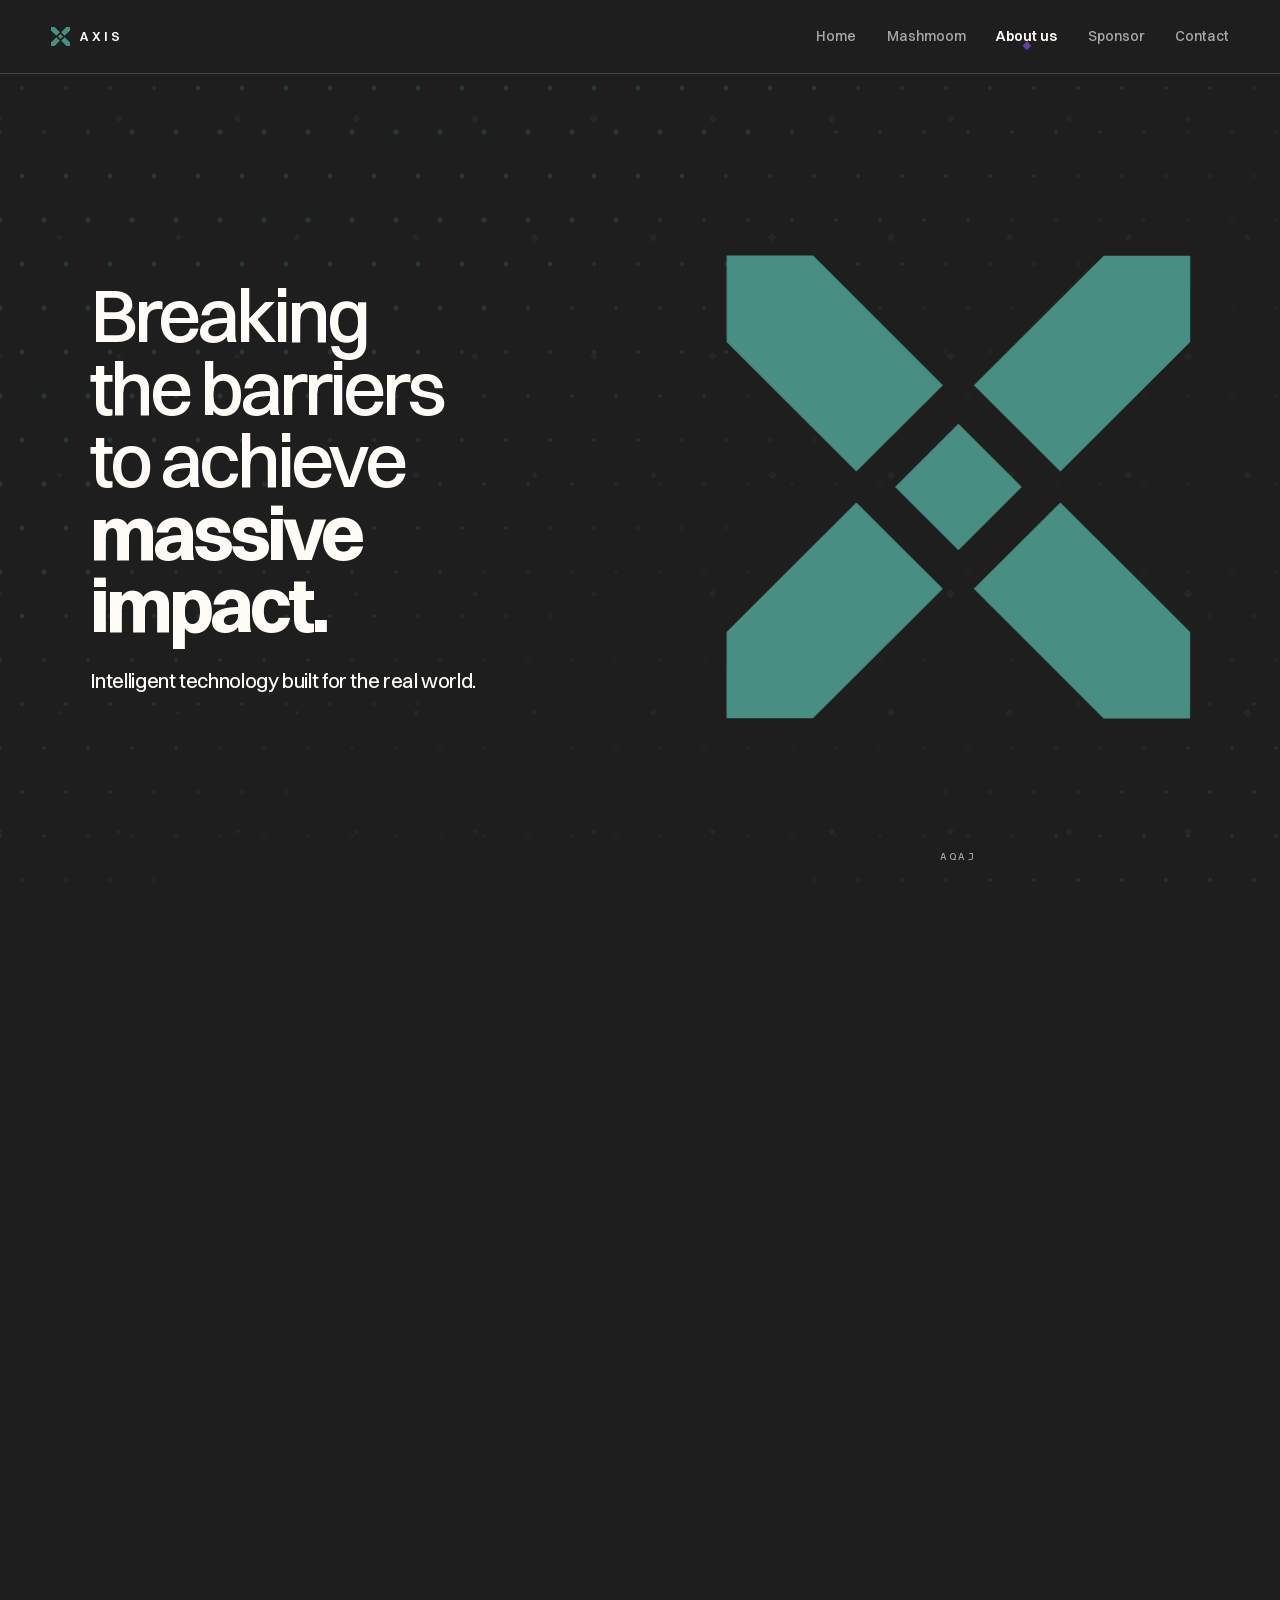
==== axis.html @ 2a0aa73f "New Site" ====
<!doctype html>
<html lang="en">
<head>
<meta charset="utf-8">
<meta name="viewport" content="width=device-width, initial-scale=1">
<title>About Axis — the team building Bahrain's own AI</title>
<meta name="description" content="The team behind Mashmoom. Young Bahrainis breaking the barriers between people here and real technology, and building what replaces it.">
<meta name="keywords" content="Axis Bahrain, Bahraini technology company, AI company Bahrain, about Axis, Mashmoom team, Bahraini developers">
<meta name="author" content="Axis">
<meta name="robots" content="index,follow,max-image-preview:large,max-snippet:-1,max-video-preview:-1">
<link rel="canonical" href="https://axis.bh/axis.html">
<meta property="og:type" content="website">
<meta property="og:site_name" content="Axis">
<meta property="og:locale" content="en_BH">
<meta property="og:locale:alternate" content="ar_BH">
<meta property="og:title" content="About Axis — the team building Bahrain's own AI">
<meta property="og:description" content="The team behind Mashmoom. Young Bahrainis breaking the barriers between people here and real technology, and building what replaces it.">
<meta property="og:url" content="https://axis.bh/axis.html">
<meta property="og:image" content="https://axis.bh/og/og-about.png">
<meta property="og:image:width" content="1200">
<meta property="og:image:height" content="630">
<meta property="og:image:alt" content="Breaking the barriers to achieve massive impact — Axis">
<meta name="twitter:card" content="summary_large_image">
<meta name="twitter:title" content="About Axis — the team building Bahrain's own AI">
<meta name="twitter:description" content="The team behind Mashmoom. Young Bahrainis breaking the barriers between people here and real technology, and building what replaces it.">
<meta name="twitter:image" content="https://axis.bh/og/og-about.png">
<meta name="twitter:image:alt" content="Breaking the barriers to achieve massive impact — Axis">
<meta name="theme-color" content="#1E1E1E">
<meta http-equiv="Content-Security-Policy" content="default-src 'self'; script-src 'self'; style-src 'self'; font-src 'self'; img-src 'self' data:; connect-src 'self'; base-uri 'none'; form-action 'none'">
<meta name="referrer" content="no-referrer">
<link rel="icon" href="data:image/svg+xml,<svg xmlns='http://www.w3.org/2000/svg' viewBox='0 0 3000 3000'><rect width='3000' height='3000' fill='%231E1E1E'/><path d='M3000 3000H2440L1600 2160L2160 1600L3000 2440V3000Z' fill='%23498E82'/><path d='M3000 0H2440L1600 840L2160 1400L3000 560V0Z' fill='%23498E82'/><path d='M0 0H560L1400 840L840 1400L0 560V0Z' fill='%23498E82'/><path d='M0 3000H560L1400 2160L840 1600L0 2440V3000Z' fill='%23498E82'/><path d='M1500 1090L1090 1500L1500 1910L1910 1500Z' fill='%23498E82'/></svg>">
<link rel="apple-touch-icon" href="og/apple-touch-icon.png">
<link rel="icon" type="image/png" sizes="512x512" href="og/icon-512.png">
<link rel="preload" href="fonts/switzer-variable.woff2" as="font" type="font/woff2" crossorigin>
<link rel="stylesheet" href="site.css">
<noscript><link rel="stylesheet" href="noscript.css"></noscript>
<script defer src="bahrain.js"></script>
<script defer src="mark.js"></script>
<script type="application/ld+json">{"@context":"https://schema.org","@graph":[{"@type":"AboutPage","@id":"https://axis.bh/axis.html#page","url":"https://axis.bh/axis.html","name":"About Axis","isPartOf":{"@id":"https://axis.bh/#site"},"mainEntity":{"@id":"https://axis.bh/#org"}},{"@type":"BreadcrumbList","itemListElement":[{"@type":"ListItem","position":1,"name":"Axis","item":"https://axis.bh/"},{"@type":"ListItem","position":2,"name":"About us","item":"https://axis.bh/axis.html"}]}]}</script>
</head>
<body data-field="teal">
<a class="skip" href="#main">Skip to content</a>

<canvas id="field" aria-hidden="true"></canvas>

<header class="top">
  <a class="brand" href="index.html" data-peek="word"><svg viewBox="0 0 3000 3000" aria-hidden="true">
      <path d="M3000 3000H2440L1600 2160L2160 1600L3000 2440V3000Z" fill="#498E82"/>
      <path d="M3000 0H2440L1600 840L2160 1400L3000 560V0Z" fill="#498E82"/>
      <path d="M0 0H560L1400 840L840 1400L0 560V0Z" fill="#498E82"/>
      <path d="M0 3000H560L1400 2160L840 1600L0 2440V3000Z" fill="#498E82"/>
      <path d="M1500.17 1090L1090 1500.17L1500.17 1910.33L1910.33 1500.17L1500.17 1090Z" fill="#498E82"/>
    </svg><span>AXIS</span></a>
  <nav aria-label="Pages">
      <a href="index.html" data-peek="word">Home</a>
      <a href="mashmoom.html" data-peek="mashmoom">Mashmoom</a>
      <a href="axis.html" aria-current="page" data-peek="bahrain">About us</a>
      <a href="sponsor.html" data-peek="plate">Sponsor</a>
      <a href="contact.html" data-peek="addr">Contact</a>
  </nav>
</header>

<!-- The mark. On the landing it holds the middle of the page; from the first
     card on it is handed to the right column and stays there. -->
<div class="stage" aria-hidden="true">
  <svg class="fallback" viewBox="0 0 3000 3000" aria-hidden="true" preserveAspectRatio="xMidYMid meet"><path d="M3000 3000H2440L1600 2160L2160 1600L3000 2440V3000Z" fill="#498E82"/><path d="M3000 0H2440L1600 840L2160 1400L3000 560V0Z" fill="#498E82"/><path d="M0 0H560L1400 840L840 1400L0 560V0Z" fill="#498E82"/><path d="M0 3000H560L1400 2160L840 1600L0 2440V3000Z" fill="#498E82"/><path d="M1500.17 1090L1090 1500.17L1500.17 1910.33L1910.33 1500.17L1500.17 1090Z" fill="#498E82"/></svg>
  <canvas id="mark" data-form="x"></canvas>
  <div class="label mono" data-settle>AXIS</div>
</div>

<main class="deck" id="main">

  <section class="card" data-form="x" data-label="AXIS">
    <div class="said">
      <h1 class="hero" data-assemble>Breaking the barriers to achieve <em>massive impact.</em></h1>
      <p class="lede">Intelligent technology built for the real world.</p>
    </div>
  </section>

  <!-- Mission and vision, said as the two words themselves with the statement
       under each, and the country sitting beside them. Not two containers. -->
  <section class="card" data-form="bahrain" data-label="BAHRAIN">
    <div class="said">
      <div class="decls">
        <div class="decl">
          <h2>Mission</h2>
          <p>To break what stands between people here and real technology, and to build what replaces it.</p>
        </div>
        <div class="decl">
          <h2>Vision</h2>
          <p>Intelligence built in Bahrain, in the hands of everyone who lives here.</p>
        </div>
      </div>
    </div>
  </section>

  <!-- Five values, stacked down the page rather than strung across it, each one
       a line you can reach for. -->
  <section class="card wide" data-form="x" data-stage="off" data-label="OUR VALUES">
    <div class="said">
      <h2 data-assemble>Our <em>values.</em></h2>
      <div class="creed">
        <div class="cv">
          <b>Privacy, before it is asked for.</b>
        </div>
        <div class="cv">
          <b>Built to last, not to burn.</b>
        </div>
        <div class="cv">
          <b>Bahraini first, everywhere.</b>
        </div>
        <div class="cv">
          <b>Useful before impressive.</b>
        </div>
      </div>
    </div>
  </section>

  <section class="card" data-form="mashmoom" data-label="MASHMOOM">
    <div class="said">
      <h2 data-assemble>See what <em>we built.</em></h2>
      <a class="btn" href="mashmoom.html" data-peek="mashmoom">Meet Mashmoom</a>
    </div>
  </section>

</main>
</body>
</html>
---- site.css ----
/* ═══════════════════════════════════════════════════════════════════════════
   AXIS

   Every page is a stack of cards, one card to a screen, one notch of the wheel
   to each. The card is a frame: it is what makes the mark's motion read as
   deliberate rather than as something loose happening behind the words.

   The mark is held in the right column of that frame and never scrolls. Each
   card names the formation that belongs to it, and the particles morph from
   one of his marks into the next as you go.

   NO CONTAINERS. There is not one card, tile, panel or box on this site. A
   capability gets a line of the page, a hairline above it and something that
   answers the cursor. Everything that used to be a grid of bordered squares is
   now set as type, because a row of boxes is how every other site says the
   same thing.
   ═══════════════════════════════════════════════════════════════════════ */

@font-face{font-family:'Switzer';src:url('fonts/switzer-variable.woff2') format('woff2-variations');font-weight:100 900;font-display:swap}
@font-face{font-family:'Azeret';src:url('fonts/azeret-mono-400.woff2') format('woff2');font-weight:400;font-display:swap}
@font-face{font-family:'PlexAr';src:url('fonts/plex-arabic-600.woff2') format('woff2');font-weight:600;font-display:swap}
@font-face{font-family:'PlexAr';src:url('fonts/plex-arabic-400.woff2') format('woff2');font-weight:400;font-display:swap}

:root{
  --ink:#FFFBF7; --cream:#1E1E1E;
  --teal-deep:#498E82; --teal:#498E82;
  --m-900:#3A2257; --m-600:#6B3FA0; --m-400:#8456BC; --m-200:#9F7ACB; --m-100:#B99FD9;

  /* against #1E1E1E: --dim 11.4:1, --ghost 10.7:1, both well clear of WCAG AA */
  --dim:rgba(255,251,247,.66);
  --ghost:rgba(255,251,247,.62);
  --hair:rgba(255,251,247,.17);
  --faint:rgba(255,251,247,.34);

  /* HIS RULE, LITERALLY. Green is Axis, purple is Mashmoom, and a page never
     accents itself in its own colour: the green pages answer in purple and the
     purple page answers in green. Every rule, every caret, every underline and
     every hover below reads --acc, so the whole site turns over on one line. */
  --acc:var(--m-600); --acc-lo:var(--m-400); --acc-dim:rgba(107,63,160,.32);

  --bar:74px;
  --pad:clamp(20px,4vw,56px);
  --shell:1440px;
  --deck:min(calc(100vw - var(--pad) * 2), calc(var(--shell) - var(--pad) * 2));
  --deckL:max(var(--pad), calc((100vw - var(--shell)) / 2 + var(--pad)));
  /* ── MOTION ───────────────────────────────────────────────────────────
     One scale for the whole site, taken from the published duration ladders
     rather than picked per element: 120ms for a colour, 200ms for a small
     thing answering you, 280ms for something with size, 400ms for a screen
     arriving, 600ms for the one decorative travel. Stagger is 40ms.

     Two curves beside the long one. --out is a critically damped spring
     (stiffness 300, damping 30) written as a bezier: fast off the mark, lands
     without wobbling. --back carries about 0.15 of bounce, which is as much
     overshoot as anything here is allowed.

     And hover is ASYMMETRIC. Arriving is fast because you caused it; leaving
     is slower because nobody is watching it go. The same duration on the same
     curve in both directions is exactly what reads as a machine. */
  --t-fast:120ms; --t-base:200ms; --t-mid:280ms; --t-slow:400ms; --t-dec:640ms;
  --ease:cubic-bezier(.22,1,.36,1);
  --out:cubic-bezier(.16,.84,.34,1);
  --back:cubic-bezier(.34,1.35,.64,1);
}

*,*::before,*::after{box-sizing:border-box}
html{
  -webkit-text-size-adjust:100%;
  scroll-padding-top:var(--bar);
}
/* One notch moves one card, and mark.js drives that directly. CSS snapping is
   deliberately not used: mandatory springs a small wheel notch back to the card
   you are already on, and proximity drifts. The alignment is done in script so
   it is exact. */
body[data-field="purple"]{
  --acc:var(--teal-deep); --acc-lo:#5FB4A5; --acc-dim:rgba(73,142,130,.34);
}
body{
  margin:0;background:var(--cream);color:var(--ink);
  font-family:'Switzer',ui-sans-serif,system-ui,sans-serif;
  font-size:17px;line-height:1.55;font-weight:450;
  -webkit-font-smoothing:antialiased;overflow-x:hidden;
}
::selection{background:var(--teal-deep);color:var(--cream)}
:focus-visible{outline:2px solid var(--teal-deep);outline-offset:4px}

.skip{position:absolute;left:-9999px;top:0;z-index:50;background:var(--ink);color:var(--cream);
  padding:14px 20px;text-decoration:none}
.skip:focus{left:0}

.mono{font-family:'Azeret',ui-monospace,monospace;font-size:10px;
  letter-spacing:.18em;text-transform:uppercase}

/* ── the bar ────────────────────────────────────────────────────────────── */
.top{position:fixed;inset:0 0 auto 0;z-index:20;height:var(--bar);
  display:flex;align-items:center;justify-content:space-between;
  padding:0 var(--deckL);background:var(--cream);
  border-bottom:1px solid var(--hair)}
.brand{display:flex;align-items:center;gap:10px;text-decoration:none;color:var(--ink);
  font-weight:600;letter-spacing:.26em;font-size:13px;min-height:44px}
.brand svg{width:19px;height:19px;transition:transform .9s var(--ease)}
.brand:hover svg{transform:rotate(90deg)}
/* One diamond for the whole bar. It rests under the page you are on and runs
   to whatever you reach for, which is the same thing the mark does behind it:
   the bar answers before the click lands. Five separate underlines appearing
   and disappearing was five small events; this is one object with a position. */
.top nav{display:flex;align-items:center;gap:clamp(14px,2.4vw,34px);position:relative}
.top nav a{position:relative;text-decoration:none;color:var(--ghost);font-size:14px;
  font-weight:500;padding:12px 0;min-height:44px;display:inline-flex;align-items:center;
  letter-spacing:0;
  transition:color var(--t-mid) var(--ease),letter-spacing var(--t-mid) var(--ease),translate var(--t-mid) var(--ease)}
.top nav a:hover{color:var(--ink);letter-spacing:.035em;translate:0 -2px;
  transition:color var(--t-fast) var(--out),letter-spacing var(--t-base) var(--back),translate var(--t-base) var(--back)}
.top nav a[aria-current="page"]{color:var(--ink);font-weight:600}
.navmark{position:absolute;left:0;bottom:9px;width:9px;height:9px;margin-left:-4.5px;
  background:var(--acc);pointer-events:none;opacity:0;
  clip-path:polygon(50% 0,100% 50%,50% 100%,0 50%);
  transition:opacity var(--t-mid) var(--ease)}
.mark-live .navmark{opacity:1}


/* ── the field ──────────────────────────────────────────────────────────
   Behind everything, always moving. Drawn in mark.js from the same frame
   loop as the mark so the page runs one animation, not two. */
#field{position:fixed;inset:0;width:100%;height:100%;z-index:0;pointer-events:none}

/* ── the mark, lined up with the right column of every card ─────────────── */
.stage{position:fixed;z-index:1;top:var(--bar);bottom:0;
  left:calc(var(--deckL) + var(--deck) * .54);
  width:calc(var(--deck) * .46);pointer-events:none;
  transition:left var(--t-dec) var(--ease),width var(--t-dec) var(--ease),bottom var(--t-dec) var(--ease)}
/* On the landing the mark owns the page. Leaving the landing hands it to the
   right column, and that handover is the transition into the site. */
.at-landing .stage{left:var(--deckL);width:var(--deck);bottom:44%}
/* the landing already says AXIS in type; the running label would sit on top of
   the mark and repeat it */
.at-landing .label{opacity:0}
#mark{position:absolute;inset:0;width:100%;height:100%;display:block}
/* the real mark as flat vector, and what stays if the script never runs */
.fallback{display:none;position:absolute;left:50%;top:50%;translate:-50% -50%;
  width:78%;height:78%;max-width:none}
/* the mark says which of his marks is in the frame, and settles into it */
.label{position:absolute;left:0;right:0;bottom:clamp(16px,4vh,44px);text-align:center;
  color:var(--ghost);transition:opacity .5s var(--ease)}

/* ── the splash ─────────────────────────────────────────────────────────
   The mark takes the whole screen first and everything else waits behind it.
   When the splash lets go the stage travels to its landing box on its own
   transition, so the diamonds the splash threw are already where the entrance
   needs them: one move, not two. */
/* The green is a background, not something the canvas paints, so it is there
   on the very first paint rather than whenever the script gets its turn. The
   screen is never blank waiting for the splash to start. */
/* 430ms, so the green is gone before the splash hands over rather than still
   a fifth of the way up when the page starts painting its own colours */
html{transition:background-color 430ms var(--ease)}
.top,.deck{transition:opacity 430ms var(--ease)}
/* the splash's own rules are at the foot of this file; see the note there */

/* ── the deck of cards ──────────────────────────────────────────────────── */
.deck{position:relative;z-index:2;width:var(--deck);margin:0 auto}
/* No frames. The card was drawn as a bordered box so the mark's motion had
   something to start at, and on a tall screen that left the top edge pinned
   under the bar with a slab of the next one showing below it. A screen is a
   screen; it does not need a line around it to be one. */
.card{
  position:relative;
  min-height:calc(100svh - var(--bar));
  display:grid;grid-template-columns:54fr 46fr;align-items:center;
  padding:clamp(20px,3vh,38px) 0;
}
.card:first-child{margin-top:var(--bar)}
/* min-width:0, or a grid item's automatic minimum lets anything inside it
   that will not wrap push the column wider than the screen. A nowrap prompt
   in the ask bar was doing exactly that on a phone. */
.said{grid-column:1;min-width:0;
  padding:0 clamp(22px,2.6vw,46px) 0 clamp(26px,3vw,54px);max-width:56ch}

/* The card's words arrive when the card does, which is the whole reason the
   frame is here: the motion starts at a boundary instead of drifting. */
.said > *{opacity:0;translate:0 16px;
  transition:opacity var(--t-slow) var(--ease),translate var(--t-slow) var(--ease)}
.card.live .said > *{opacity:1;translate:0 0}
.card.live .said > :nth-child(1){transition-delay:40ms}
.card.live .said > :nth-child(2){transition-delay:80ms}
.card.live .said > :nth-child(3){transition-delay:120ms}
.card.live .said > :nth-child(4){transition-delay:160ms}
.card.live .said > :nth-child(5){transition-delay:200ms}

h1,h2{margin:0;font-weight:420;letter-spacing:-.043em;line-height:1.0;text-wrap:balance}
h1{font-size:clamp(40px,5.6vw,80px);max-width:13ch}
h2{font-size:clamp(32px,4.1vw,60px);max-width:16ch}
em{font-style:normal;font-weight:700}
/* the opening line of a page, when that line is the whole point of the page */
h1.hero{font-size:clamp(42px,5.9vw,82px);font-weight:500;letter-spacing:-.052em;
  line-height:.96;max-width:15ch}
.sub{margin:20px 0 0;font-size:clamp(17px,1.4vw,21px);line-height:1.5;color:var(--dim);
  max-width:42ch;text-wrap:pretty}
p{margin:18px 0 0;color:var(--dim);max-width:50ch;text-wrap:pretty}
p strong{color:var(--ink);font-weight:650}
a{color:var(--ink)}
/* one statement, carrying more weight than a subtitle and less than a heading */
.lede{margin:24px 0 0;font-size:clamp(18px,1.6vw,24px);line-height:1.42;
  color:var(--ink);font-weight:450;letter-spacing:-.018em;max-width:40ch;text-wrap:pretty}

.ar{font-family:'PlexAr',serif;direction:rtl;text-align:right;
  font-size:clamp(26px,3vw,42px);color:var(--acc);line-height:1.4;
  margin:26px 0 0;max-width:none}

/* headlines assemble word by word; the delays are classes because
   style-src 'self' forbids the inline style attribute that would carry them */
[data-assemble] .w{display:inline-block;opacity:0;translate:0 .4em;
  transition:opacity var(--t-slow) var(--ease),translate var(--t-slow) var(--ease)}
[data-assemble].set .w{opacity:1;translate:0 0}
.set .w.d0{transition-delay:0ms}   .set .w.d1{transition-delay:40ms}
.set .w.d2{transition-delay:80ms}  .set .w.d3{transition-delay:120ms}
.set .w.d4{transition-delay:160ms} .set .w.d5{transition-delay:200ms}
.set .w.d6{transition-delay:240ms} .set .w.d7{transition-delay:280ms}
.set .w.d8{transition-delay:320ms} .set .w.d9{transition-delay:360ms}
.set .w.d10{transition-delay:400ms} .set .w.d11{transition-delay:440ms}

/* ── one button to a card ───────────────────────────────────────────────── */
.btn{display:inline-flex;align-items:center;gap:13px;margin-top:34px;
  padding:17px 28px;min-height:52px;border:1px solid var(--ink);
  color:var(--ink);text-decoration:none;font-weight:600;font-size:16px;
  transition:background var(--t-mid) var(--ease),color var(--t-mid) var(--ease),gap var(--t-mid) var(--ease)}
/* No icon sits in a button. The X and the Mashmoom mark are the only two marks
   on this site, and a small rotating diamond beside a label was a third. */
.btn::after{content:'';width:0;height:1px;background:currentColor;
  transition:width var(--t-mid) var(--ease)}
.btn:hover{background:var(--ink);color:var(--cream);gap:19px;
  transition:background var(--t-fast) var(--out),color var(--t-fast) var(--out),gap var(--t-base) var(--back)}
.btn:hover::after{width:22px}
/* the button that is not ready yet says so when you reach for it */
.btn.soonly .on{display:inline}
.btn.soonly .off{display:none}
.btn.soonly:hover .on,.btn.soonly:focus-visible .on{display:none}
.btn.soonly:hover .off,.btn.soonly:focus-visible .off{display:inline}

/* the cut corner: the only move the X makes, and the only decoration allowed */
.cut{clip-path:polygon(0 0,100% 0,100% calc(100% - 15px),calc(100% - 15px) 100%,0 100%)}

/* A row of anything needs the whole page. Squeezed into the half column that
   the mark leaves, it wraps after two words. */
.card.wide{grid-template-columns:1fr}
.card.wide .said{max-width:none;padding-right:clamp(26px,3vw,54px)}
.card.wide h2{max-width:22ch}
.card.wide .sub{max-width:62ch}

/* ── the right column, when a card brings its own visual ────────────────
   The mark steps aside for these. One fixed canvas cannot hold a chart and a
   conversation as well as the logo, and a page that shows the same object in
   the same place on every screen is the slideshow problem all over again. */
.stage-off .stage{opacity:0}
.viz{grid-column:2;align-self:center;justify-self:center;width:100%;
  max-width:560px;padding:0 clamp(16px,2vw,40px);
  opacity:0;translate:0 20px;
  transition:opacity var(--t-slow) var(--ease),translate var(--t-slow) var(--ease)}
.card.live .viz{opacity:1;translate:0 0;transition-delay:120ms}

/* the conversation, typed out rather than photographed */
.chat{display:flex;flex-direction:column;gap:13px}
.bub{position:relative;padding:17px 21px;border:1px solid var(--hair);
  background:var(--cream);font-size:17px;line-height:1.45;max-width:92%}
.bub.me{align-self:flex-end;border-color:var(--acc-dim);color:var(--ink)}
.bub.it{align-self:flex-start;color:var(--dim)}
.bub.ar{font-family:'PlexAr',serif;direction:rtl;text-align:right;
  font-size:19px;color:var(--ink);margin:0;max-width:92%}
[data-type].pending{display:none}
[data-type]:not(.done)::after{content:'';display:inline-block;width:2px;height:1.05em;
  margin-left:3px;translate:0 3px;background:var(--acc);
  animation:blink 1.15s steps(1) infinite}
@keyframes blink{0%,49%{opacity:1}50%,100%{opacity:0}}

/* it is thinking */
.thinking{display:flex;align-items:center;gap:13px;align-self:flex-start;
  color:var(--ghost);opacity:0;translate:0 6px;
  transition:opacity .45s var(--ease),translate .45s var(--ease)}
.thinking.on{opacity:1;translate:0 0}

/* the slot, with a name being set into it */
.nameplate{border:1px solid var(--hair);background:var(--cream);
  padding:clamp(32px,5vh,52px) 28px;text-align:center}
.nameplate .who{display:block;min-height:1.3em;font-size:clamp(24px,2.6vw,38px);
  font-weight:700;letter-spacing:-.03em;color:var(--acc)}
.nameplate .mono{display:block;margin-top:16px;color:var(--ghost)}

/* ── the landing ────────────────────────────────────────────────────────
   The first screen is the lockup and nothing else. No headline competing with
   it, no button, no product. You arrive, AXIS builds itself out of his own
   wordmark, and the only thing asked of you is to keep going. */
.card.landing{grid-template-columns:1fr;align-items:end;justify-items:center;
  text-align:center;padding-bottom:clamp(34px,8vh,96px)}
.card.landing .said{padding:0 var(--pad);max-width:none}
.landing .wordline{font-size:clamp(30px,3.8vw,52px);font-weight:450;
  letter-spacing:-.04em;margin:0}
.landing .wordline b{font-weight:700}
.landing .sub{margin:14px auto 0;max-width:46ch}
.cue{display:inline-flex;align-items:center;gap:12px;margin-top:clamp(22px,4vh,44px);
  color:var(--ghost)}
.cue::after{content:'';width:34px;height:1px;background:var(--hair);
  animation:reach 2.5s var(--ease) infinite}
@keyframes reach{0%,100%{width:18px;opacity:.5}50%{width:40px;opacity:1}}

/* ── the ask bar ────────────────────────────────────────────────────────
   The first screen of a product page should show the product. There is no
   live Mashmoom to embed yet, so the hero holds the thing you would type into,
   with the prompts writing themselves in it and taking themselves back out.
   Nothing else is in the bar: a logo sitting in a text field is the one place
   a logo has no business being. */
.ask{display:flex;align-items:center;margin:30px 0 0;
  padding:19px 22px;border:1px solid var(--hair);background:var(--cream);
  max-width:52ch;transition:border-color var(--t-mid) var(--ease)}
.ask:hover{border-color:var(--acc-dim);transition:border-color var(--t-fast) var(--out)}
.ask .cycle{flex:1;min-width:0;height:1.45em;font-size:clamp(16px,1.35vw,19px);
  font-weight:450;letter-spacing:0}
/* The caret sits at the end of what has been typed so far and travels with it.
   Parked at the left of the bar it read as a cursor stuck behind the text. */
.ask .typed{display:block;white-space:nowrap;overflow:hidden;color:var(--dim)}
/* an Arabic prompt is typed from the right edge of the bar, like it would be */
.ask .typed[dir="rtl"]{text-align:right;font-family:'PlexAr',serif}
.ask .typed::after{content:'';display:inline-block;width:2px;height:1.1em;
  margin-inline-start:2px;translate:0 2px;background:var(--acc)}
/* solid while the keys are going in; it only blinks once the line stops */
.ask .typed.rest::after{animation:blink 1.15s steps(1) infinite}

/* ═══════════════════════════════════════════════════════════════════════════
   TWO PAGES IN ONE

   The doors off the home page, split by a single hairline rather than set as
   two cards side by side. The icons are drawn for these two doors and nothing
   else: a lattice of diamonds pretending to be a pictogram read as neither the
   mark nor an icon, so these are solid wedges cut on the same 45° the X is.
   ═══════════════════════════════════════════════════════════════════════ */
.split{display:grid;grid-template-columns:1fr 1px 1fr;gap:0;margin:36px 0 0;
  align-items:stretch}
.split .rule{background:var(--hair)}
.half{padding:6px clamp(22px,3vw,52px);text-decoration:none;color:inherit;display:block;
  transition:padding-left var(--t-mid) var(--ease)}
.half:first-child{padding-left:0}
.half:last-child{padding-right:0}
a.half:hover{padding-left:clamp(28px,3.6vw,60px);transition:padding-left var(--t-base) var(--out)}
a.half:first-child:hover{padding-left:12px}
.half .ic2{display:block;width:50px;height:50px;color:var(--teal-deep);
  transition:color var(--t-mid) var(--ease),translate var(--t-mid) var(--ease)}
.half .ic2 svg{width:100%;height:100%;display:block;fill:currentColor;stroke:none}
a.half:hover .ic2{color:var(--acc-lo);translate:0 -5px;
  transition:color var(--t-fast) var(--out),translate var(--t-base) var(--back)}
.half b{display:block;margin:20px 0 0;font-size:clamp(21px,2vw,28px);font-weight:650;
  letter-spacing:-.025em;color:var(--ink)}
.half p{margin:8px 0 0;font-size:17px;max-width:30ch}

/* ═══════════════════════════════════════════════════════════════════════════
   MISSION AND VISION

   The two words at the size of the words they are, with the statement under
   each and the country sitting beside them. Two bordered panels was the first
   draft and it read like a company handbook.
   ═══════════════════════════════════════════════════════════════════════ */
.decls{margin:26px 0 0;display:grid}
.decl h2{font-size:clamp(27px,2.7vw,40px);font-weight:700;letter-spacing:-.034em;
  line-height:1;max-width:none}
.decl p{margin:14px 0 0;font-size:clamp(18px,1.55vw,23px);line-height:1.38;
  color:var(--dim);letter-spacing:-.014em;max-width:32ch}
.decl + .decl{margin-top:clamp(28px,4vh,48px);padding-top:clamp(28px,4vh,48px);
  border-top:1px solid var(--hair)}

/* ═══════════════════════════════════════════════════════════════════════════
   THE VALUES

   Five lines, each one a thing you can reach for. The gloss under a value is
   the sentence that would otherwise be buried in a paragraph nobody reads, so
   it waits until you are actually on that value. Reaching for one dims the
   other four, which is the only way five statements of equal weight can be
   read one at a time.
   ═══════════════════════════════════════════════════════════════════════ */
.creed{margin:32px 0 0;border-top:1px solid var(--hair)}
.cv{position:relative;padding:clamp(15px,2.2vh,26px) 0 clamp(15px,2.2vh,26px) 46px;
  border-bottom:1px solid var(--hair);will-change:transform}
/* a diamond, locking into place beside the line that will not move */
.cv::before{content:'';position:absolute;left:4px;top:50%;width:13px;height:13px;
  background:var(--acc);translate:0 -50%;scale:0;
  clip-path:polygon(50% 0,100% 50%,50% 100%,0 50%);
  transition:scale var(--t-mid) var(--ease)}
.cv.held::before{scale:1;transition:scale var(--t-base) var(--back)}
.cv b{display:block;font-size:clamp(21px,2.4vw,34px);font-weight:450;
  letter-spacing:-.032em;line-height:1.1;color:var(--ink);max-width:28ch;
  transition:color var(--t-mid) var(--ease)}
@media (hover:hover){
  .creed.reading .cv b{color:var(--faint);transition:color var(--t-base) var(--out)}
  .creed.reading .cv.held b{color:var(--ink)}
}

/* ═══════════════════════════════════════════════════════════════════════════
   WHAT YOU WOULD BE BACKING

   Four plain answers, numbered in the margin at a size that carries the page.
   The number is the only ornament and it is ghosted until you are on its
   answer.
   ═══════════════════════════════════════════════════════════════════════ */
.backing{margin:32px 0 0;counter-reset:b}
.bk{counter-increment:b;position:relative;border-top:1px solid var(--hair);
  padding:clamp(16px,2.3vh,26px) 0 clamp(16px,2.3vh,26px) clamp(62px,7vw,138px)}
.bk:last-child{border-bottom:1px solid var(--hair)}
.bk::before{content:counter(b,decimal-leading-zero);position:absolute;left:0;
  top:clamp(14px,2vh,24px);line-height:.8;
  font-family:'Azeret',ui-monospace,monospace;font-size:clamp(32px,4.2vw,66px);
  letter-spacing:-.05em;color:rgba(255,251,247,.11);
  transition:color var(--t-mid) var(--ease)}
.bk:hover::before{color:var(--acc);transition:color var(--t-base) var(--out)}
.bk b{display:block;font-size:clamp(19px,1.9vw,26px);font-weight:450;
  letter-spacing:-.03em;line-height:1.16;color:var(--ink);max-width:50ch}
.bk p{margin:10px 0 0;font-size:15.5px;line-height:1.48;color:var(--dim);max-width:80ch}

/* ═══════════════════════════════════════════════════════════════════════════
   THE WALL

   What Mashmoom does, at the size of the claim. Six bullet points said
   "we shipped six features"; a wall of thirteen words in two languages says
   the thing it is: a model with Python in its hands. One line of detail sits
   under the wall and follows whichever word you are on, and walks itself when
   nobody is touching it.
   ═══════════════════════════════════════════════════════════════════════ */
/* the belt. Words run across, whatever is at the middle is live, and the mark
   beside it is building that thing. Hard edges, no fade: a gradient mask is the
   one place a gradient always sneaks back in. */
/* min-width:0, or the belt's max-content width blows the grid track out and
   the words run straight across the mark */
.wall{display:flex;flex-wrap:wrap;align-items:baseline;
  gap:clamp(2px,.5vh,10px) clamp(18px,2vw,34px);margin:clamp(24px,3vh,38px) 0 0}
.wd{appearance:none;-webkit-appearance:none;background:none;border:0;margin:0;
  padding:10px 0;cursor:pointer;font-family:inherit;line-height:1;
  font-size:clamp(26px,2.9vw,46px);font-weight:450;letter-spacing:-.04em;
  color:var(--faint);position:relative;
  transition:color var(--t-mid) var(--ease)}
.wd:hover{transition:color var(--t-fast) var(--out)}
.wd{white-space:nowrap}
.wd:hover,.wd.on{color:var(--ink)}
.wd.ar{font-family:'PlexAr',serif;font-size:clamp(24px,2.7vw,42px);letter-spacing:0}
/* the live one is underlined, drawn fast and released slow */
.wd::after{content:'';position:absolute;left:0;right:100%;bottom:4px;height:2px;
  background:var(--acc);transition:right var(--t-mid) var(--ease)}
.wd.on::after,.wd:hover::after{right:0;transition:right var(--t-base) var(--out)}


/* ═══════════════════════════════════════════════════════════════════════════
   WHERE IT STAYS

   Said once, in prose, with a stamp under it. Three reassuring boxes in a row
   is exactly how a privacy claim stops being believed.
   ═══════════════════════════════════════════════════════════════════════ */
/* three statements, not three reassuring panels in a row */
.says{margin:clamp(26px,3.2vh,36px) 0 0;border-top:1px solid var(--hair)}
.says p{margin:0;padding:clamp(15px,2.1vh,24px) 0;border-bottom:1px solid var(--hair);
  max-width:36ch;color:var(--ink);
  font-size:clamp(18px,1.7vw,25px);line-height:1.3;letter-spacing:-.024em;
  transition:padding-left var(--t-mid) var(--ease)}
.says p:hover{padding-left:16px;transition:padding-left var(--t-base) var(--out)}

/* ═══════════════════════════════════════════════════════════════════════════
   WHAT COMES NEXT

   Not two ideas in two panels. Each one takes a band of the page, says what it
   is in one sentence at statement size, and brings something that moves,
   because these are the two things people will actually wait for.
   ═══════════════════════════════════════════════════════════════════════ */
.coming{margin:32px 0 0;border-top:1px solid var(--hair)}
.cap{display:grid;
  grid-template-columns:minmax(0,8ch) minmax(0,1fr) minmax(0,clamp(150px,20vw,320px));
  gap:clamp(18px,3vw,54px);align-items:center;
  padding:clamp(24px,3.8vh,44px) 0;border-bottom:1px solid var(--hair)}
.cap .mono{color:var(--acc-lo);align-self:start;padding-top:.65em}
.cap p{margin:0;font-size:clamp(20px,2.2vw,32px);line-height:1.2;
  letter-spacing:-.03em;color:var(--ink);max-width:28ch}

/* speech: a level meter, not a microphone pictogram */
.wave{display:flex;align-items:center;gap:clamp(3px,.5vw,6px);
  height:clamp(52px,6vw,78px);width:100%}
.wave i{flex:1;height:100%;background:var(--acc);opacity:.72;
  transform-origin:50% 50%;scale:1 .1;
  animation:wv 1.9s ease-in-out infinite}
@keyframes wv{0%,100%{scale:1 .1}50%{scale:1 1}}
.wave i:nth-child(1){animation-delay:-0.00s}
.wave i:nth-child(2){animation-delay:-0.12s}
.wave i:nth-child(3){animation-delay:-0.28s}
.wave i:nth-child(4){animation-delay:-0.48s}
.wave i:nth-child(5){animation-delay:-0.66s}
.wave i:nth-child(6){animation-delay:-0.87s}
.wave i:nth-child(7){animation-delay:-1.06s}
.wave i:nth-child(8){animation-delay:-1.22s}
.wave i:nth-child(9){animation-delay:-1.42s}
.wave i:nth-child(10){animation-delay:-1.57s}
.wave i:nth-child(11){animation-delay:-1.72s}
.wave i:nth-child(12){animation-delay:-0.36s}
.wave i:nth-child(13){animation-delay:-0.56s}
.wave i:nth-child(14){animation-delay:-0.76s}
.wave i:nth-child(15){animation-delay:-0.97s}
.wave i:nth-child(16){animation-delay:-1.14s}

/* pictures: an image resolving. A bar filling left to right is a download,
   which is the opposite of what is happening. This comes in out of order, the
   way a picture actually arrives, and lets go again. */
.gen{display:grid;grid-template-columns:repeat(14,1fr);gap:2px;
  width:100%;height:clamp(52px,6vw,78px)}
.gen i{display:block;background:var(--acc);opacity:0;border-radius:0;
  animation:res 3.2s ease-in-out infinite}
@keyframes res{
  0%{opacity:0;scale:.25}
  9%{opacity:.95;scale:1}
  46%{opacity:.6;scale:1}
  70%{opacity:.22;scale:1}
  100%{opacity:0;scale:.25}}

/* ── reaching us, one screen, nothing to scroll ─────────────────────────── */
.plain{margin:34px 0 0;display:grid;gap:0;max-width:40ch}
.plain a,.plain span{display:block;padding:17px 0;border-top:1px solid var(--hair);
  font-size:clamp(20px,1.9vw,27px);letter-spacing:-.02em;color:var(--ink);
  text-decoration:none;transition:color var(--t-mid) var(--ease),padding-left var(--t-mid) var(--ease)}
.plain > :last-child{border-bottom:1px solid var(--hair)}
.plain a:hover{color:var(--acc);padding-left:12px;
  transition:color var(--t-fast) var(--out),padding-left var(--t-base) var(--out)}
.plain em{display:block;font-style:normal;font-family:'Azeret',ui-monospace,monospace;
  font-size:10px;letter-spacing:.18em;text-transform:uppercase;color:var(--ghost);
  margin-bottom:6px}
.one .card{min-height:calc(100svh - var(--bar))}
.one .deck{width:var(--deck)}

/* ── narrow: the mark pins above the reading, opaque, never under the words ── */
@media (max-width:900px){
  .fallback{width:88%;height:88%}
  /* the mark is a band under the bar here, so the landing cannot hand it the
     middle of the page: it would land on top of the words */
  .at-landing .stage{left:0;width:100%;bottom:auto}
  .card.landing{align-items:center;padding-bottom:clamp(26px,6vh,60px)}
  .at-landing .label{opacity:1}
  .stage{top:var(--bar);left:0;right:0;width:100%;height:28svh;bottom:auto;
         z-index:3;background:var(--cream);border-bottom:1px solid var(--hair)}
  .label{bottom:7px}
  html{scroll-padding-top:calc(var(--bar) + 28svh)}
  .card{grid-template-columns:1fr;align-items:start;
        min-height:calc(100svh - var(--bar) - 28svh);
        padding:clamp(26px,4vh,44px) 0}
  .card:first-child{margin-top:calc(var(--bar) + 28svh)}
  .said{padding:0 clamp(20px,5vw,32px);max-width:none}
  .viz{grid-column:1;max-width:none;padding:0 clamp(20px,5vw,32px);margin-top:26px}
  /* The band is fixed, so it takes no space in the flow and only headroom()
     ever counted it. Collapsing its height here instead would resize the mark
     canvas to nothing and pop it back on the next card. */
  .stage-off .stage{opacity:0;pointer-events:none}
  h1{font-size:clamp(34px,9vw,52px);max-width:none}
  h2{font-size:clamp(30px,8vw,46px);max-width:none}
  h1.hero{font-size:clamp(36px,9.6vw,56px);max-width:none}
  .sub{font-size:16px;margin-top:20px}
  .btn{margin-top:26px;padding:15px 22px}
  .top{padding:0 clamp(16px,4vw,26px)}
  .top nav{gap:clamp(12px,3.4vw,20px)}
  .top nav a{font-size:13px}
  /* the split becomes two pages stacked, still parted by one hairline */
  .split{grid-template-columns:1fr;margin-top:28px}
  .split .rule{height:1px;margin:28px 0}
  .half,.half:first-child,.half:last-child{padding:0}
  a.half:hover,a.half:first-child:hover{padding-left:0}
  .creed:hover .cv b{color:var(--ink)}
  .cap{grid-template-columns:1fr;gap:16px;align-items:start}
  .cap .mono{padding-top:0}
  .bk{padding-left:clamp(52px,14vw,78px)}
}
@media (max-width:560px){
  /* Five pages will not sit beside the wordmark on a phone, so the bar becomes
     two rows rather than overlapping itself. */
  :root{--pad:14px;--bar:104px}
  .top{height:var(--bar);flex-direction:column;align-items:flex-start;
       justify-content:center;gap:2px}
  .top nav{width:100%;justify-content:space-between;gap:0}
  .brand{letter-spacing:.14em;gap:7px;min-height:34px}
  .top nav a{font-size:12px;padding:8px 0;min-height:34px}
  .top nav a::after{bottom:6px}
  .ask{max-width:none}
  .ask .cycle{font-size:15px}
  .wall{gap:2px clamp(14px,4vw,22px)}
}

@media (prefers-reduced-motion:reduce){
  *{transition-duration:1ms!important;animation-duration:1ms!important}
  [data-assemble] .w,.said > *{opacity:1;translate:0 0}
  .wave i{scale:1 .55}
  .frame span{width:100%;opacity:1}
}

/* ═══════════════════════════════════════════════════════════════════════════
   THE SPLASH, LAST WORD

   These sit at the end of the file deliberately. In the phone layout the stage
   is re-declared as a short band under the bar with a height, a background and
   a border of its own, and a splash rule sitting further up the file loses to
   it: the whole thing was being drawn into a 236px dark strip at the top of
   the screen, with the green showing below it and the running label scrambling
   away on top of the lot. It has to be the last word, and it has to unset each
   of those properties rather than assume them.

   The cast is the last beat, where the X flies into the lockup at the place
   the landing wants it. The green drains and the page comes up underneath
   while that is happening, so nothing waits for anything else and there is
   never a frame with nothing on it.
   ═══════════════════════════════════════════════════════════════════════ */
html.splash{background:#498E82}
html.splash.cast{background:var(--cream)}
.splash body{background:transparent}
.splash .stage{left:0;right:0;top:0;bottom:0;width:100vw;height:100svh;
  background:none;border:0;z-index:3;transition:none}
.splash .top,.splash .deck{opacity:0;pointer-events:none}
.splash.cast .top,.splash.cast .deck{opacity:1}
.splash .label,.splash.cast .label{opacity:0}
/* the two frames where the stage changes box, with the mark already standing
   in its final place: animated, it would visibly drift */
.justland .stage{transition:none}
---- noscript.css ----
/* Only reached when scripts do not run. The flat mark takes the canvas's place
   and every card shows its words, so the page is complete rather than half
   empty. Loaded from inside <noscript> because style-src 'self' forbids an
   inline <style> block. */
.fallback{display:block}
#mark,.label{display:none}
[data-assemble] .w,.said > *{opacity:1;translate:0 0}
.cv span{opacity:1;translate:0 0}
/* the wall's one shared detail line follows the cursor, so it goes away */
.say{display:none}
/* no script, no splash: the page must not stay behind a curtain */
.splash .top,.splash .deck{opacity:1;pointer-events:auto}
.splash .stage{left:0;right:0;width:100vw;top:0;bottom:0}
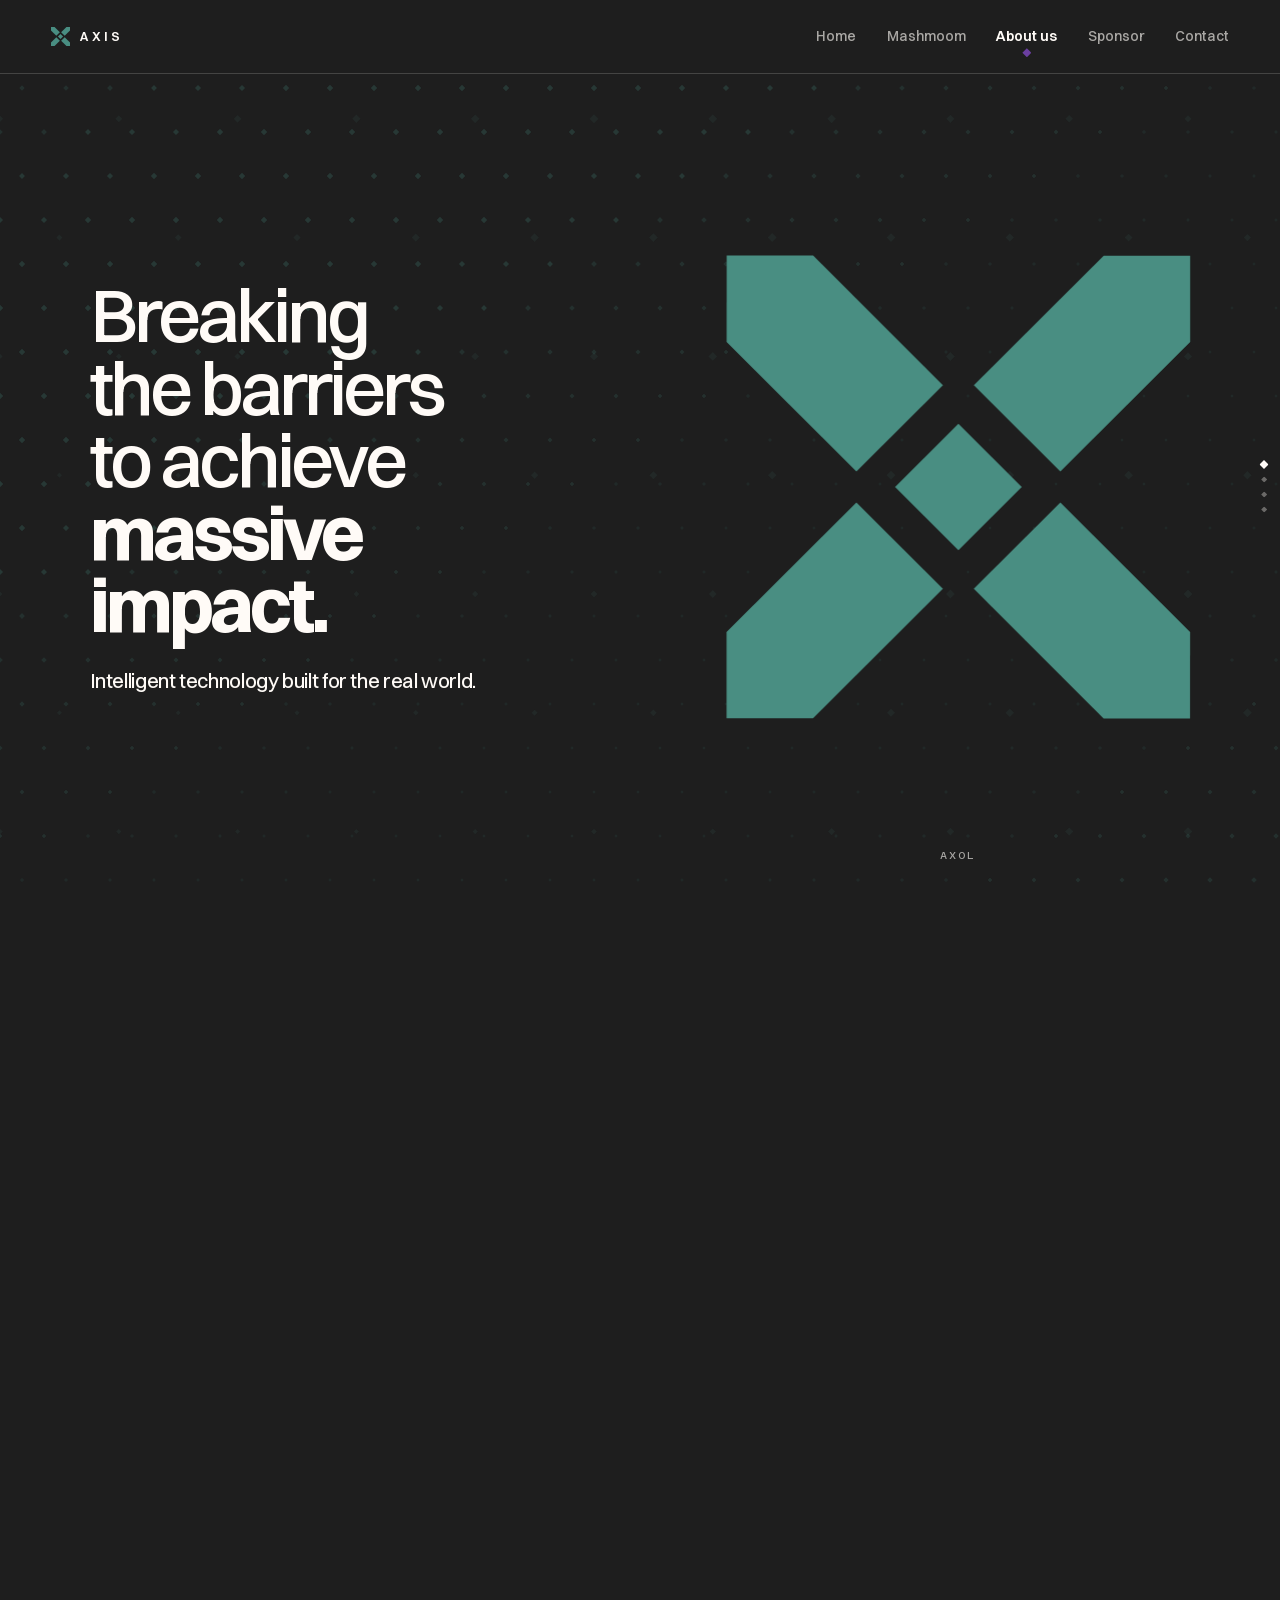
==== commit 47d1a715: "Give every section its own animation and room to read on phones No card hides the mark any more, on " ====
--- a/axis.html
+++ b/axis.html
@@ -96,7 +96,7 @@
 
   <!-- Five values, stacked down the page rather than strung across it, each one
        a line you can reach for. -->
-  <section class="card wide" data-form="x" data-stage="off" data-label="OUR VALUES">
+  <section class="card" data-form="x" data-label="OUR VALUES">
     <div class="said">
       <h2 data-assemble>Our <em>values.</em></h2>
       <div class="creed">
--- a/site.css
+++ b/site.css
@@ -39,6 +39,9 @@
   --acc:var(--m-600); --acc-lo:var(--m-400); --acc-dim:rgba(107,63,160,.32);
 
   --bar:74px;
+  /* the phone's logo band, as a percentage of the small viewport; mark.js reads
+     this rather than keeping a second copy of the number */
+  --band:18;
   --pad:clamp(20px,4vw,56px);
   --shell:1440px;
   --deck:min(calc(100vw - var(--pad) * 2), calc(var(--shell) - var(--pad) * 2));
@@ -66,6 +69,7 @@
 *,*::before,*::after{box-sizing:border-box}
 html{
   -webkit-text-size-adjust:100%;
+  -webkit-tap-highlight-color:transparent;
   scroll-padding-top:var(--bar);
 }
 /* One notch moves one card, and mark.js drives that directly. CSS snapping is
@@ -88,7 +92,7 @@
   padding:14px 20px;text-decoration:none}
 .skip:focus{left:0}
 
-.mono{font-family:'Azeret',ui-monospace,monospace;font-size:10px;
+.mono{font-family:'Azeret',ui-monospace,monospace;font-size:11px;
   letter-spacing:.18em;text-transform:uppercase}
 
 /* ── the bar ────────────────────────────────────────────────────────────── */
@@ -99,7 +103,7 @@
 .brand{display:flex;align-items:center;gap:10px;text-decoration:none;color:var(--ink);
   font-weight:600;letter-spacing:.26em;font-size:13px;min-height:44px}
 .brand svg{width:19px;height:19px;transition:transform .9s var(--ease)}
-.brand:hover svg{transform:rotate(90deg)}
+@media (hover:hover){.brand:hover svg{transform:rotate(90deg)}}
 /* One diamond for the whole bar. It rests under the page you are on and runs
    to whatever you reach for, which is the same thing the mark does behind it:
    the bar answers before the click lands. Five separate underlines appearing
@@ -109,10 +113,12 @@
   font-weight:500;padding:12px 0;min-height:44px;display:inline-flex;align-items:center;
   letter-spacing:0;
   transition:color var(--t-mid) var(--ease),letter-spacing var(--t-mid) var(--ease),translate var(--t-mid) var(--ease)}
+@media (hover:hover){
 .top nav a:hover{color:var(--ink);letter-spacing:.035em;translate:0 -2px;
   transition:color var(--t-fast) var(--out),letter-spacing var(--t-base) var(--back),translate var(--t-base) var(--back)}
+}
 .top nav a[aria-current="page"]{color:var(--ink);font-weight:600}
-.navmark{position:absolute;left:0;bottom:9px;width:9px;height:9px;margin-left:-4.5px;
+.navmark{position:absolute;left:0;bottom:2px;width:9px;height:9px;margin-left:-4.5px;
   background:var(--acc);pointer-events:none;opacity:0;
   clip-path:polygon(50% 0,100% 50%,50% 100%,0 50%);
   transition:opacity var(--t-mid) var(--ease)}
@@ -122,13 +128,18 @@
 /* ── the field ──────────────────────────────────────────────────────────
    Behind everything, always moving. Drawn in mark.js from the same frame
    loop as the mark so the page runs one animation, not two. */
-#field{position:fixed;inset:0;width:100%;height:100%;z-index:0;pointer-events:none}
+/* 100lvh, not inset:0: on a phone the URL bar coming and going resized a fixed
+   full-screen box and stretched the bitmap until the next rebuild */
+#field{position:fixed;inset:0 0 auto 0;width:100%;height:100vh;height:100lvh;z-index:0;pointer-events:none}
+.svh-probe{position:fixed;top:0;left:0;width:0;height:100vh;height:100svh;
+  visibility:hidden;pointer-events:none}
 
 /* ── the mark, lined up with the right column of every card ─────────────── */
 .stage{position:fixed;z-index:1;top:var(--bar);bottom:0;
   left:calc(var(--deckL) + var(--deck) * .54);
   width:calc(var(--deck) * .46);pointer-events:none;
-  transition:left var(--t-dec) var(--ease),width var(--t-dec) var(--ease),bottom var(--t-dec) var(--ease)}
+  transition:left var(--t-dec) var(--ease),width var(--t-dec) var(--ease),bottom var(--t-dec) var(--ease),
+             opacity var(--t-mid) var(--ease)}
 /* On the landing the mark owns the page. Leaving the landing hands it to the
    right column, and that handover is the transition into the site. */
 .at-landing .stage{left:var(--deckL);width:var(--deck);bottom:44%}
@@ -166,7 +177,7 @@
 .card{
   position:relative;
   min-height:calc(100svh - var(--bar));
-  display:grid;grid-template-columns:54fr 46fr;align-items:center;
+  display:grid;grid-template-columns:54fr 46fr;align-items:center;align-content:center;
   padding:clamp(20px,3vh,38px) 0;
 }
 .card:first-child{margin-top:var(--bar)}
@@ -176,16 +187,17 @@
 .said{grid-column:1;min-width:0;
   padding:0 clamp(22px,2.6vw,46px) 0 clamp(26px,3vw,54px);max-width:56ch}
 
-/* The card's words arrive when the card does, which is the whole reason the
-   frame is here: the motion starts at a boundary instead of drifting. */
+/* The card's words arrive as it comes on screen, and they stay. Tied to the card
+   being live, the next section sat blank under your thumb until it had taken
+   over the screen. */
 .said > *{opacity:0;translate:0 16px;
   transition:opacity var(--t-slow) var(--ease),translate var(--t-slow) var(--ease)}
-.card.live .said > *{opacity:1;translate:0 0}
-.card.live .said > :nth-child(1){transition-delay:40ms}
-.card.live .said > :nth-child(2){transition-delay:80ms}
-.card.live .said > :nth-child(3){transition-delay:120ms}
-.card.live .said > :nth-child(4){transition-delay:160ms}
-.card.live .said > :nth-child(5){transition-delay:200ms}
+.card.seen .said > *{opacity:1;translate:0 0}
+.card.seen .said > :nth-child(1){transition-delay:40ms}
+.card.seen .said > :nth-child(2){transition-delay:80ms}
+.card.seen .said > :nth-child(3){transition-delay:120ms}
+.card.seen .said > :nth-child(4){transition-delay:160ms}
+.card.seen .said > :nth-child(5){transition-delay:200ms}
 
 h1,h2{margin:0;font-weight:420;letter-spacing:-.043em;line-height:1.0;text-wrap:balance}
 h1{font-size:clamp(40px,5.6vw,80px);max-width:13ch}
@@ -228,35 +240,41 @@
    on this site, and a small rotating diamond beside a label was a third. */
 .btn::after{content:'';width:0;height:1px;background:currentColor;
   transition:width var(--t-mid) var(--ease)}
+/* Hover only where there is a cursor. On a phone a tap leaves :hover stuck on
+   whatever was touched, so the button stayed inverted after you came back. */
+@media (hover:hover){
 .btn:hover{background:var(--ink);color:var(--cream);gap:19px;
   transition:background var(--t-fast) var(--out),color var(--t-fast) var(--out),gap var(--t-base) var(--back)}
 .btn:hover::after{width:22px}
-/* the button that is not ready yet says so when you reach for it */
-.btn.soonly .on{display:inline}
-.btn.soonly .off{display:none}
-.btn.soonly:hover .on,.btn.soonly:focus-visible .on{display:none}
-.btn.soonly:hover .off,.btn.soonly:focus-visible .off{display:inline}
+}
+@media (hover:none){
+  .btn:active{background:var(--ink);color:var(--cream);transition:none}
+  .btn.soon:active{background:none;color:var(--dim)}
+}
+/* Not ready yet, and says so up front. It used to read "Try it now", promise a
+   click, and throw you back to the top of the page. */
+.btn.soon{border-color:var(--hair);color:var(--dim);cursor:default}
+.btn.soon::after{display:none}
+@media (hover:hover){
+  .btn.soon:hover{background:none;color:var(--dim);gap:13px}
+}
 
 /* the cut corner: the only move the X makes, and the only decoration allowed */
 .cut{clip-path:polygon(0 0,100% 0,100% calc(100% - 15px),calc(100% - 15px) 100%,0 100%)}
 
-/* A row of anything needs the whole page. Squeezed into the half column that
-   the mark leaves, it wraps after two words. */
-.card.wide{grid-template-columns:1fr}
-.card.wide .said{max-width:none;padding-right:clamp(26px,3vw,54px)}
-.card.wide h2{max-width:22ch}
-.card.wide .sub{max-width:62ch}
-
-/* ── the right column, when a card brings its own visual ────────────────
-   The mark steps aside for these. One fixed canvas cannot hold a chart and a
-   conversation as well as the logo, and a page that shows the same object in
-   the same place on every screen is the slideshow problem all over again. */
-.stage-off .stage{opacity:0}
-.viz{grid-column:2;align-self:center;justify-self:center;width:100%;
-  max-width:560px;padding:0 clamp(16px,2vw,40px);
+/* ── when a card brings its own visual ──────────────────────────────────
+   It sits under the words. The mark never steps aside: every section on every
+   page has its formation, and a card that hid it read as the animation being
+   broken on that one section. */
+.viz{grid-column:1;justify-self:start;width:100%;
+  max-width:calc(56ch + clamp(26px,3vw,54px));margin-top:clamp(18px,3vh,30px);
+  padding:0 clamp(22px,2.6vw,46px) 0 clamp(26px,3vw,54px);
   opacity:0;translate:0 20px;
   transition:opacity var(--t-slow) var(--ease),translate var(--t-slow) var(--ease)}
-.card.live .viz{opacity:1;translate:0 0;transition-delay:120ms}
+.card.seen .viz{opacity:1;translate:0 0;transition-delay:120ms}
+/* A conversation typing itself grows, and if the browser anchored the scroll to
+   it the page was dragged up the screen along with every new line. */
+.viz{overflow-anchor:none}
 
 /* the conversation, typed out rather than photographed */
 .chat{display:flex;flex-direction:column;gap:13px}
@@ -289,7 +307,7 @@
    The first screen is the lockup and nothing else. No headline competing with
    it, no button, no product. You arrive, AXIS builds itself out of his own
    wordmark, and the only thing asked of you is to keep going. */
-.card.landing{grid-template-columns:1fr;align-items:end;justify-items:center;
+.card.landing{grid-template-columns:1fr;align-items:end;align-content:stretch;justify-items:center;
   text-align:center;padding-bottom:clamp(34px,8vh,96px)}
 .card.landing .said{padding:0 var(--pad);max-width:none}
 .landing .wordline{font-size:clamp(30px,3.8vw,52px);font-weight:450;
@@ -310,8 +328,7 @@
    a logo has no business being. */
 .ask{display:flex;align-items:center;margin:30px 0 0;
   padding:19px 22px;border:1px solid var(--hair);background:var(--cream);
-  max-width:52ch;transition:border-color var(--t-mid) var(--ease)}
-.ask:hover{border-color:var(--acc-dim);transition:border-color var(--t-fast) var(--out)}
+  max-width:52ch;cursor:default}
 .ask .cycle{flex:1;min-width:0;height:1.45em;font-size:clamp(16px,1.35vw,19px);
   font-weight:450;letter-spacing:0}
 /* The caret sits at the end of what has been typed so far and travels with it.
@@ -339,13 +356,17 @@
   transition:padding-left var(--t-mid) var(--ease)}
 .half:first-child{padding-left:0}
 .half:last-child{padding-right:0}
+@media (hover:hover){
 a.half:hover{padding-left:clamp(28px,3.6vw,60px);transition:padding-left var(--t-base) var(--out)}
 a.half:first-child:hover{padding-left:12px}
+}
 .half .ic2{display:block;width:50px;height:50px;color:var(--teal-deep);
   transition:color var(--t-mid) var(--ease),translate var(--t-mid) var(--ease)}
 .half .ic2 svg{width:100%;height:100%;display:block;fill:currentColor;stroke:none}
+@media (hover:hover){
 a.half:hover .ic2{color:var(--acc-lo);translate:0 -5px;
   transition:color var(--t-fast) var(--out),translate var(--t-base) var(--back)}
+}
 .half b{display:block;margin:20px 0 0;font-size:clamp(21px,2vw,28px);font-weight:650;
   letter-spacing:-.025em;color:var(--ink)}
 .half p{margin:8px 0 0;font-size:17px;max-width:30ch}
@@ -398,16 +419,17 @@
    The number is the only ornament and it is ghosted until you are on its
    answer.
    ═══════════════════════════════════════════════════════════════════════ */
-.backing{margin:32px 0 0;counter-reset:b}
-.bk{counter-increment:b;position:relative;border-top:1px solid var(--hair);
+.backing{margin:32px 0 0}
+.backing:first-child{margin-top:0}
+.bk{position:relative;border-top:1px solid var(--hair);
   padding:clamp(16px,2.3vh,26px) 0 clamp(16px,2.3vh,26px) clamp(62px,7vw,138px)}
 .bk:last-child{border-bottom:1px solid var(--hair)}
-.bk::before{content:counter(b,decimal-leading-zero);position:absolute;left:0;
+.bk::before{content:attr(data-n);position:absolute;left:0;
   top:clamp(14px,2vh,24px);line-height:.8;
   font-family:'Azeret',ui-monospace,monospace;font-size:clamp(32px,4.2vw,66px);
   letter-spacing:-.05em;color:rgba(255,251,247,.11);
   transition:color var(--t-mid) var(--ease)}
-.bk:hover::before{color:var(--acc);transition:color var(--t-base) var(--out)}
+@media (hover:hover){.bk:hover::before{color:var(--acc);transition:color var(--t-base) var(--out)}}
 .bk b{display:block;font-size:clamp(19px,1.9vw,26px);font-weight:450;
   letter-spacing:-.03em;line-height:1.16;color:var(--ink);max-width:50ch}
 .bk p{margin:10px 0 0;font-size:15.5px;line-height:1.48;color:var(--dim);max-width:80ch}
@@ -433,14 +455,17 @@
   font-size:clamp(26px,2.9vw,46px);font-weight:450;letter-spacing:-.04em;
   color:var(--faint);position:relative;
   transition:color var(--t-mid) var(--ease)}
-.wd:hover{transition:color var(--t-fast) var(--out)}
 .wd{white-space:nowrap}
-.wd:hover,.wd.on{color:var(--ink)}
+.wd.on{color:var(--ink)}
+@media (hover:hover){
+  .wd:hover{color:var(--ink);transition:color var(--t-fast) var(--out)}
+  .wd:hover::after{right:0;transition:right var(--t-base) var(--out)}
+}
 .wd.ar{font-family:'PlexAr',serif;font-size:clamp(24px,2.7vw,42px);letter-spacing:0}
 /* the live one is underlined, drawn fast and released slow */
 .wd::after{content:'';position:absolute;left:0;right:100%;bottom:4px;height:2px;
   background:var(--acc);transition:right var(--t-mid) var(--ease)}
-.wd.on::after,.wd:hover::after{right:0;transition:right var(--t-base) var(--out)}
+.wd.on::after{right:0;transition:right var(--t-base) var(--out)}
 
 
 /* ═══════════════════════════════════════════════════════════════════════════
@@ -455,7 +480,7 @@
   max-width:36ch;color:var(--ink);
   font-size:clamp(18px,1.7vw,25px);line-height:1.3;letter-spacing:-.024em;
   transition:padding-left var(--t-mid) var(--ease)}
-.says p:hover{padding-left:16px;transition:padding-left var(--t-base) var(--out)}
+@media (hover:hover){.says p:hover{padding-left:16px;transition:padding-left var(--t-base) var(--out)}}
 
 /* ═══════════════════════════════════════════════════════════════════════════
    WHAT COMES NEXT
@@ -466,10 +491,10 @@
    ═══════════════════════════════════════════════════════════════════════ */
 .coming{margin:32px 0 0;border-top:1px solid var(--hair)}
 .cap{display:grid;
-  grid-template-columns:minmax(0,8ch) minmax(0,1fr) minmax(0,clamp(150px,20vw,320px));
-  gap:clamp(18px,3vw,54px);align-items:center;
-  padding:clamp(24px,3.8vh,44px) 0;border-bottom:1px solid var(--hair)}
-.cap .mono{color:var(--acc-lo);align-self:start;padding-top:.65em}
+  grid-template-columns:minmax(0,1fr) minmax(0,clamp(96px,13vw,190px));
+  gap:10px clamp(18px,2vw,34px);align-items:center;
+  padding:clamp(20px,3vh,36px) 0;border-bottom:1px solid var(--hair)}
+.cap .mono{color:var(--acc-lo);grid-column:1 / -1}
 .cap p{margin:0;font-size:clamp(20px,2.2vw,32px);line-height:1.2;
   letter-spacing:-.03em;color:var(--ink);max-width:28ch}
 
@@ -517,71 +542,166 @@
   font-size:clamp(20px,1.9vw,27px);letter-spacing:-.02em;color:var(--ink);
   text-decoration:none;transition:color var(--t-mid) var(--ease),padding-left var(--t-mid) var(--ease)}
 .plain > :last-child{border-bottom:1px solid var(--hair)}
+@media (hover:hover){
 .plain a:hover{color:var(--acc);padding-left:12px;
   transition:color var(--t-fast) var(--out),padding-left var(--t-base) var(--out)}
+}
 .plain em{display:block;font-style:normal;font-family:'Azeret',ui-monospace,monospace;
-  font-size:10px;letter-spacing:.18em;text-transform:uppercase;color:var(--ghost);
+  font-size:11px;letter-spacing:.18em;text-transform:uppercase;color:var(--ghost);
   margin-bottom:6px}
 .one .card{min-height:calc(100svh - var(--bar))}
 .one .deck{width:var(--deck)}
 
-/* ── narrow: the mark pins above the reading, opaque, never under the words ── */
-@media (max-width:900px){
+/* ── narrow: the mark pins above the reading, opaque, never under the words ──
+   Not on a phone held sideways. A band there came out 109px tall with the label
+   printed over the mark and 200px left to read in, so a short landscape screen
+   keeps the two columns a wider one gets. mark.js holds the same query (bandMQ);
+   they have to change together. */
+@media (max-width:900px) and (orientation:portrait),(max-width:900px) and (min-height:501px){
   .fallback{width:88%;height:88%}
   /* the mark is a band under the bar here, so the landing cannot hand it the
      middle of the page: it would land on top of the words */
   .at-landing .stage{left:0;width:100%;bottom:auto}
   .card.landing{align-items:center;padding-bottom:clamp(26px,6vh,60px)}
-  .at-landing .label{opacity:1}
-  .stage{top:var(--bar);left:0;right:0;width:100%;height:28svh;bottom:auto;
+  /* The screen is what is scarce here, so the band is as short as the marks can
+     stand, the label goes (the formation is the caption) and each card centres
+     in what is left. */
+  .stage{top:var(--bar);left:0;right:0;width:100%;height:calc(var(--band) * 1svh);bottom:auto;
          z-index:3;background:var(--cream);border-bottom:1px solid var(--hair)}
-  .label{bottom:7px}
-  html{scroll-padding-top:calc(var(--bar) + 28svh)}
+  .label,.at-landing .label{display:none}
+  html{scroll-padding-top:calc(var(--bar) + var(--band) * 1svh)}
   .card{grid-template-columns:1fr;align-items:start;
-        min-height:calc(100svh - var(--bar) - 28svh);
-        padding:clamp(26px,4vh,44px) 0}
-  .card:first-child{margin-top:calc(var(--bar) + 28svh)}
+        min-height:calc(100svh - var(--bar) - var(--band) * 1svh);
+        padding:clamp(14px,2.6vh,30px) 0}
+  .card:first-child{margin-top:calc(var(--bar) + var(--band) * 1svh)}
+  /* the one-screen page has to leave room for the band too */
+  .one .card{min-height:calc(100svh - var(--bar) - var(--band) * 1svh)}
   .said{padding:0 clamp(20px,5vw,32px);max-width:none}
-  .viz{grid-column:1;max-width:none;padding:0 clamp(20px,5vw,32px);margin-top:26px}
-  /* The band is fixed, so it takes no space in the flow and only headroom()
-     ever counted it. Collapsing its height here instead would resize the mark
-     canvas to nothing and pop it back on the next card. */
-  .stage-off .stage{opacity:0;pointer-events:none}
+  .viz{max-width:none;padding:0 clamp(20px,5vw,32px)}
   h1{font-size:clamp(34px,9vw,52px);max-width:none}
   h2{font-size:clamp(30px,8vw,46px);max-width:none}
   h1.hero{font-size:clamp(36px,9.6vw,56px);max-width:none}
+  /* the split becomes two pages stacked, still parted by one hairline */
+  .split{grid-template-columns:1fr;margin-top:28px}
+  .split .rule{height:1px;margin:28px 0}
+  .half,.half:first-child,.half:last-child{padding:0}
+  a.half:hover,a.half:first-child:hover{padding-left:0}
+  .cap{grid-template-columns:1fr;gap:16px;align-items:start}
+  .chat{gap:9px}
+  .bub{padding:11px 15px;font-size:16px}
+  .bub.ar{font-size:17px}
+}
+@media (max-width:900px){
   .sub{font-size:16px;margin-top:20px}
   .btn{margin-top:26px;padding:15px 22px}
   .top{padding:0 clamp(16px,4vw,26px)}
   .top nav{gap:clamp(12px,3.4vw,20px)}
   .top nav a{font-size:13px}
-  /* the split becomes two pages stacked, still parted by one hairline */
-  .split{grid-template-columns:1fr;margin-top:28px}
-  .split .rule{height:1px;margin:28px 0}
-  .half,.half:first-child,.half:last-child{padding:0}
-  a.half:hover,a.half:first-child:hover{padding-left:0}
   .creed:hover .cv b{color:var(--ink)}
-  .cap{grid-template-columns:1fr;gap:16px;align-items:start}
-  .cap .mono{padding-top:0}
   .bk{padding-left:clamp(52px,14vw,78px)}
 }
+/* sideways: the height is the scarce thing, so the bar gives some back */
+@media (max-height:500px) and (orientation:landscape){
+  :root{--bar:56px}
+  .label{display:none}
+  .card{padding:12px 0}
+  .btn{margin-top:18px}
+  h1{font-size:clamp(28px,4.8vw,44px)}
+  h2{font-size:clamp(26px,3.8vw,38px)}
+  h1.hero{font-size:clamp(28px,4.8vw,44px)}
+  .creed{margin-top:14px}
+  .cv{padding-top:9px;padding-bottom:9px}
+  .plain{margin-top:12px}
+  .plain a,.plain span{padding:5px 0;font-size:17px}
+  .plain em{margin-bottom:1px}
+  .viz{margin-top:10px}
+  .chat{gap:6px}
+  .bub{padding:7px 12px;font-size:14.5px}
+  .bub.ar{font-size:15px}
+  .nameplate{padding:14px 18px}
+  .nameplate .mono{margin-top:8px}
+  .coming{margin-top:12px}
+  .cap{padding:10px 0;gap:12px}
+  .cap p{font-size:18px}
+  .wave,.gen{height:44px}
+  .decl h2{font-size:24px}
+  .decl p{font-size:16px;margin-top:6px}
+  .decl + .decl{margin-top:12px;padding-top:12px}
+  .says{margin-top:12px}
+  .says p{padding:8px 0;font-size:16px}
+  .ask{margin-top:14px;padding:12px 16px}
+  .bk{padding-top:10px;padding-bottom:10px}
+  .bk p{margin-top:6px;font-size:14.5px}
+  .backing{margin-top:14px}
+}
+/* a short phone upright: the same idea, one notch less tight */
+@media (max-height:640px) and (orientation:portrait){
+  .card{padding:10px 0}
+  h1,h1.hero{font-size:clamp(30px,8.4vw,38px)}
+  h2{font-size:clamp(28px,7.6vw,34px)}
+  .btn{margin-top:18px}
+  .plain{margin-top:16px}
+  .plain a,.plain span{padding:9px 0;font-size:18px}
+  .plain em{margin-bottom:3px}
+  .decl p{font-size:16px;margin-top:8px}
+  .decl + .decl{margin-top:14px;padding-top:14px}
+  .says{margin-top:14px}
+  .says p{padding:10px 0;font-size:16px}
+  .coming{margin-top:14px}
+  .cap{padding:12px 0;gap:8px}
+  .cap p{font-size:17px}
+  .wave,.gen{height:36px}
+}
 @media (max-width:560px){
-  /* Five pages will not sit beside the wordmark on a phone, so the bar becomes
-     two rows rather than overlapping itself. */
-  :root{--pad:14px;--bar:104px}
-  .top{height:var(--bar);flex-direction:column;align-items:flex-start;
-       justify-content:center;gap:2px}
-  .top nav{width:100%;justify-content:space-between;gap:0}
-  .brand{letter-spacing:.14em;gap:7px;min-height:34px}
-  .top nav a{font-size:12px;padding:8px 0;min-height:34px}
-  .top nav a::after{bottom:6px}
+  /* Five pages and the wordmark will not share one row on a phone, and two rows
+     cost a sixth of the screen. The X alone holds the corner; the word stays for
+     screen readers. */
+  :root{--pad:14px;--bar:52px}
+  .top{height:var(--bar);padding:0 14px;gap:12px}
+  .top nav{flex:1;justify-content:space-between;gap:0}
+  .brand{flex:none;min-height:44px}
+  .brand span{position:absolute;width:1px;height:1px;overflow:hidden;clip-path:inset(50%)}
+  .top nav a{font-size:12px;padding:0;min-height:44px}
   .ask{max-width:none}
-  .ask .cycle{font-size:15px}
+  /* a prompt runs to two lines here rather than being cut off mid-word */
+  .ask{align-items:flex-start}
+  .ask .cycle{font-size:15px;height:auto;min-height:3.1em}
+  .ask .typed{white-space:normal}
   .wall{gap:2px clamp(14px,4vw,22px)}
 }
 
+/* ── touch: one swipe, one card, by native snap ──────────────────────────
+   The wheel is paged in script; a finger is paged by the browser, which
+   carries the momentum and lands exactly on scroll-padding-top. When a card is
+   taller than the room it has (html.loose, set in mark.js) mandatory would trap
+   the reader in it, so the page only settles onto a card it is already close to
+   instead of giving up on paging altogether. */
+@media (pointer:coarse){
+  html:not(.loose){scroll-snap-type:y mandatory}
+  html.loose{scroll-snap-type:y proximity}
+  .card{scroll-snap-align:start;scroll-snap-stop:always}
+  html.loose .card{scroll-snap-stop:normal}
+  /* a swipe during the splash would land you on a card you never saw arrive */
+  html.splash,.splash body{overflow:hidden}
+}
+
+/* ── where you are ──────────────────────────────────────────────────────
+   One diamond per section, down the edge, so it is plain that there is more below
+   and how much. It only reports: the screen is what you swipe. */
+.rail{position:fixed;z-index:4;right:clamp(5px,1vw,18px);top:calc((100svh + var(--bar)) / 2);
+  translate:0 -50%;display:flex;flex-direction:column;gap:9px;pointer-events:none;
+  transition:opacity var(--t-mid) var(--ease)}
+.rail i{display:block;width:6px;height:6px;background:var(--faint);
+  clip-path:polygon(50% 0,100% 50%,50% 100%,0 50%);
+  transition:background var(--t-mid) var(--ease),scale var(--t-mid) var(--ease)}
+.rail i.on{background:var(--ink);scale:1.5}
+.splash .rail{opacity:0}
+
 @media (prefers-reduced-motion:reduce){
-  *{transition-duration:1ms!important;animation-duration:1ms!important}
+  /* one iteration, or the endless loops run every millisecond and flicker */
+  *{transition-duration:1ms!important;transition-delay:0ms!important;
+    animation-duration:1ms!important;animation-iteration-count:1!important}
+  .gen i{opacity:.6}
   [data-assemble] .w,.said > *{opacity:1;translate:0 0}
   .wave i{scale:1 .55}
   .frame span{width:100%;opacity:1}
--- a/noscript.css
+++ b/noscript.css
@@ -4,10 +4,21 @@
    inline <style> block. */
 .fallback{display:block}
 #mark,.label{display:none}
-[data-assemble] .w,.said > *{opacity:1;translate:0 0}
+[data-assemble] .w,.said > *,.viz{opacity:1;translate:0 0}
 .cv span{opacity:1;translate:0 0}
 /* the wall's one shared detail line follows the cursor, so it goes away */
 .say{display:none}
-/* no script, no splash: the page must not stay behind a curtain */
+/* no script, no splash: the page must not stay behind a curtain. The stage goes
+   back to its own box and the green goes, or the green mark sits on green. */
+html.splash{background:var(--cream)}
+.splash body{background:var(--cream)}
 .splash .top,.splash .deck{opacity:1;pointer-events:auto}
-.splash .stage{left:0;right:0;width:100vw;top:0;bottom:0}
+.splash .stage{left:calc(var(--deckL) + var(--deck) * .54);width:calc(var(--deck) * .46);
+  top:var(--bar);bottom:0;height:auto;z-index:1}
+@media (max-width:900px) and (orientation:portrait),(max-width:900px) and (min-height:501px){
+  .splash .stage{left:0;width:100%;bottom:auto;height:calc(var(--band) * 1svh);
+    z-index:3;background:var(--cream)}
+}
+/* the prompts are written out one after another by the script */
+.ask .cycle{height:auto}
+.ask .cycle span{display:block;margin-top:6px}
